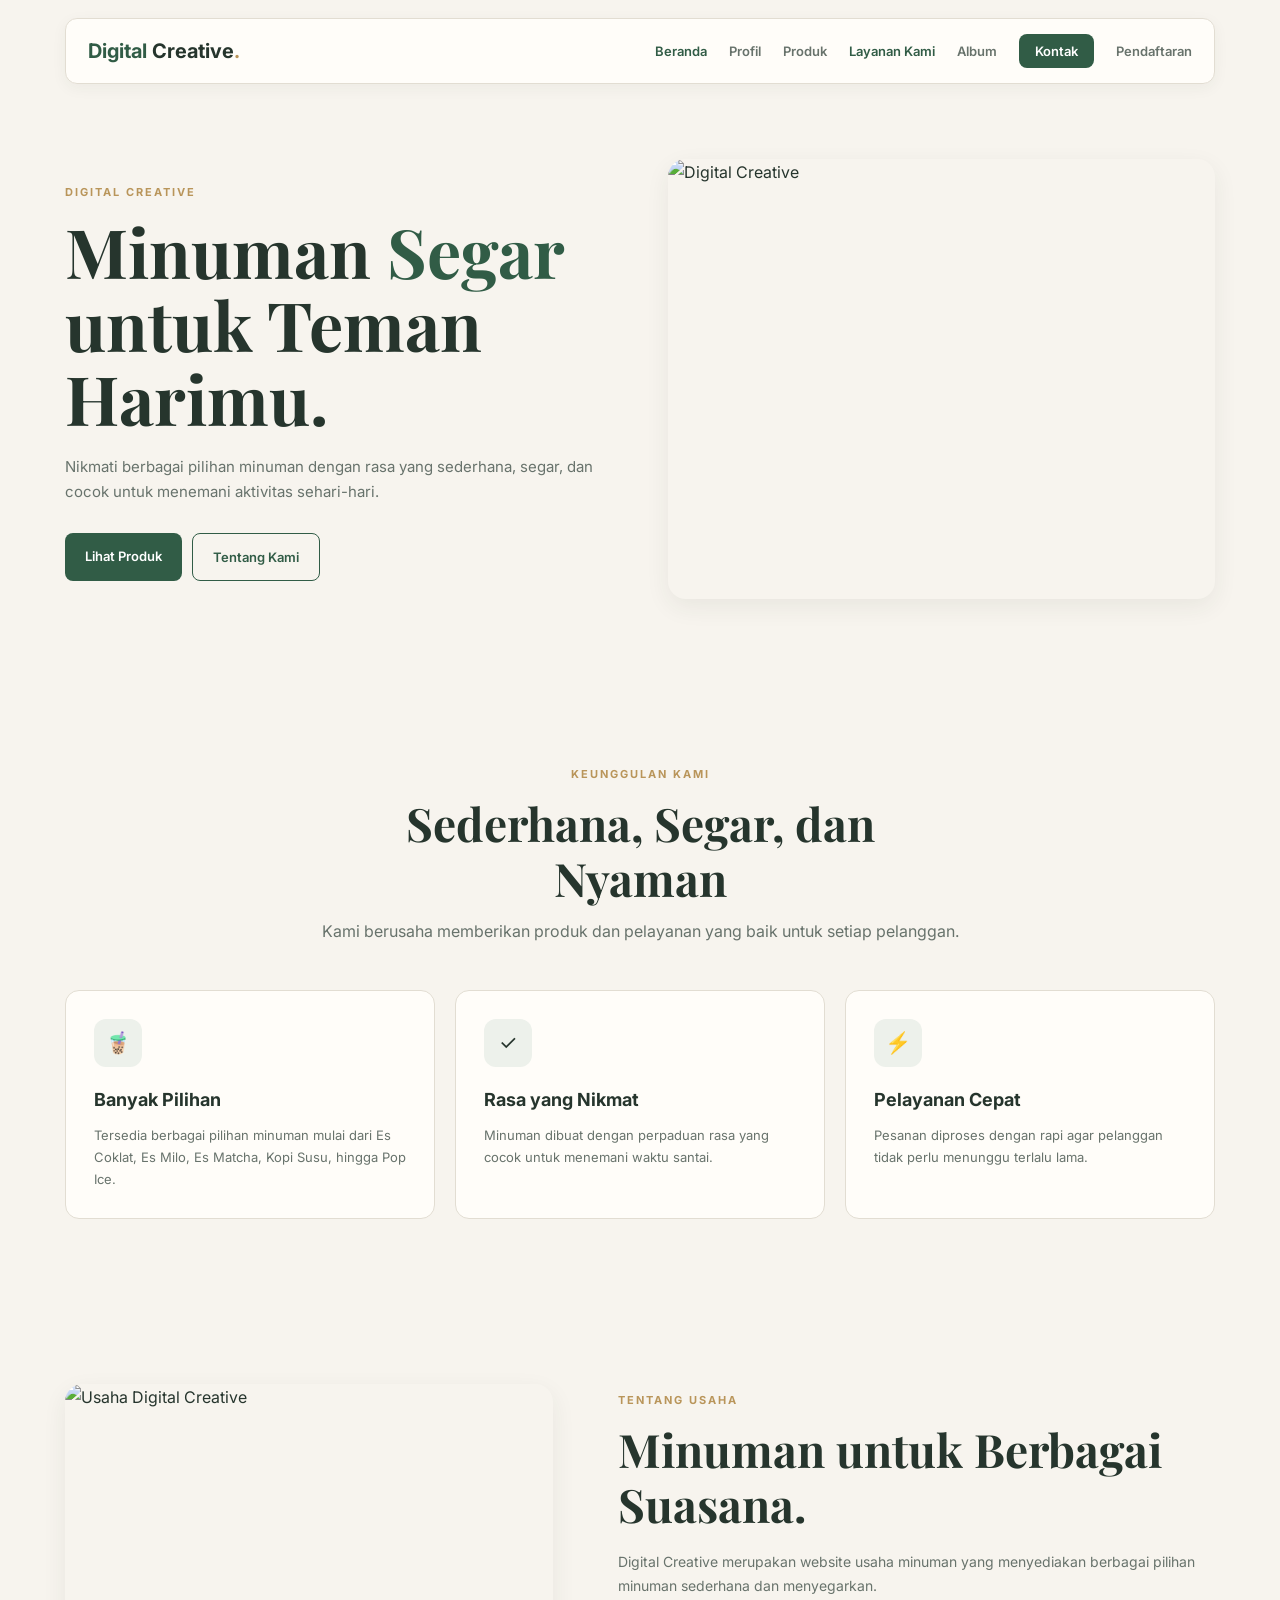
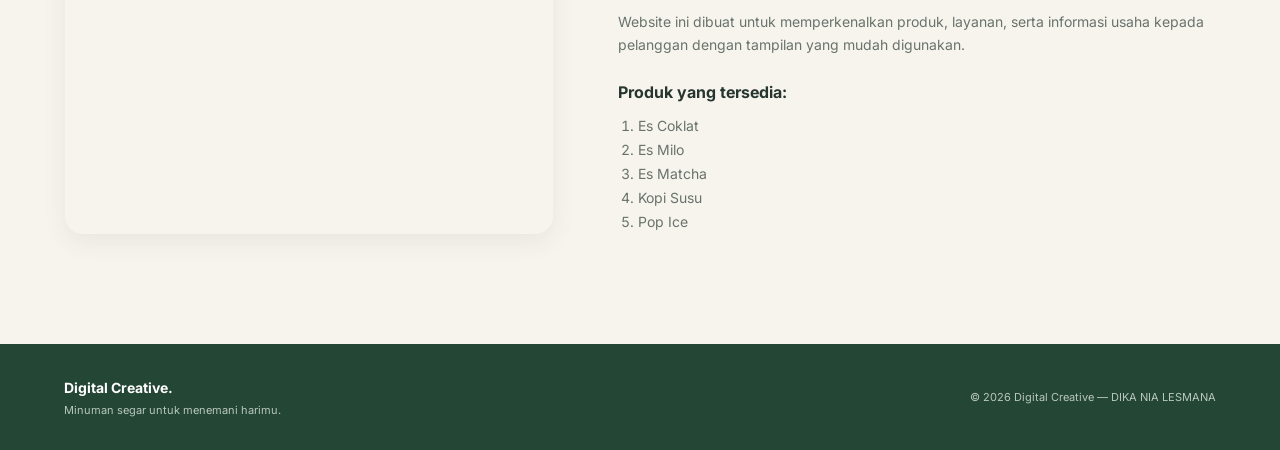
==== index.html @ 5ea25643 "Add files via upload" ====
<!DOCTYPE html>
<html lang="id">

<head>
    <meta charset="UTF-8">
    <meta name="viewport" content="width=device-width, initial-scale=1.0">

    <title>Digital Creative | Beranda</title>

    <link rel="stylesheet" href="style.css">
</head>

<body>

    <!-- NAVBAR -->
    <header class="navbar">

        <div class="logo">
            <span>Digital</span> Creative<b>.</b>
        </div>

        <nav>
            <ul class="menu">

                <li>
                    <a href="index.html" class="active">Beranda</a>
                </li>

                <li>
                    <a href="profil.html">Profil</a>
                </li>

                <li>
                    <a href="produk.html">Produk</a>
                </li>

                <li>
                    <a href="file:///C:/Tabelweb%202%20DIKA_XI_RPL2/layanan.html" class="active"> Layanan Kami</a>
                </li>

                <li>
                    <a href="album.html">Album</a>
                </li>

                <li>
                    <a href="kontak.html" class="contact">Kontak</a>
                </li>

                <li>
                    <a href="pendaftaran.html">Pendaftaran</a>
                </li>

            </ul>
        </nav>

    </header>


    <!-- HERO -->
    <section class="hero">

        <div>

            <span class="eyebrow">
                DIGITAL CREATIVE
            </span>

            <h1>
                Minuman
                <span>Segar</span>
                untuk Teman Harimu.
            </h1>

            <p>
                Nikmati berbagai pilihan minuman dengan rasa
                yang sederhana, segar, dan cocok untuk menemani
                aktivitas sehari-hari.
            </p>

            <div class="buttons">

                <a href="produk.html" class="btn">
                    Lihat Produk
                </a>

                <a href="profil.html" class="btn btn-outline">
                    Tentang Kami
                </a>

            </div>

        </div>


        <div class="hero-image">

            <img
                src="profil.jpeg"
                alt="Digital Creative"
            >

        </div>

    </section>


    <!-- LAYANAN -->
    <section class="section">

        <div class="section-header">

            <span class="eyebrow">
                KEUNGGULAN KAMI
            </span>

            <h2>
                Sederhana, Segar, dan Nyaman
            </h2>

            <p>
                Kami berusaha memberikan produk dan pelayanan
                yang baik untuk setiap pelanggan.
            </p>

        </div>


        <div class="cards">

            <div class="card">

                <div class="icon">
                    🧋
                </div>

                <h3>
                    Banyak Pilihan
                </h3>

                <p>
                    Tersedia berbagai pilihan minuman mulai dari
                    Es Coklat, Es Milo, Es Matcha, Kopi Susu,
                    hingga Pop Ice.
                </p>

            </div>


            <div class="card">

                <div class="icon">
                    ✓
                </div>

                <h3>
                    Rasa yang Nikmat
                </h3>

                <p>
                    Minuman dibuat dengan perpaduan rasa yang
                    cocok untuk menemani waktu santai.
                </p>

            </div>


            <div class="card">

                <div class="icon">
                    ⚡
                </div>

                <h3>
                    Pelayanan Cepat
                </h3>

                <p>
                    Pesanan diproses dengan rapi agar pelanggan
                    tidak perlu menunggu terlalu lama.
                </p>

            </div>

        </div>

    </section>


    <!-- ABOUT -->
    <section class="about">

        <div class="about-image">

            <img
                src="digital1.jpg"
                alt="Usaha Digital Creative"
            >

        </div>


        <div class="about-text">

            <span class="eyebrow">
                TENTANG USAHA
            </span>

            <h2>
                Minuman untuk
                Berbagai Suasana.
            </h2>

            <p>
                Digital Creative merupakan website usaha minuman
                yang menyediakan berbagai pilihan minuman sederhana
                dan menyegarkan.
            </p>

            <p>
                Website ini dibuat untuk memperkenalkan produk,
                layanan, serta informasi usaha kepada pelanggan
                dengan tampilan yang mudah digunakan.
            </p>

            <strong>
                Produk yang tersedia:
            </strong>

            <ol>
                <li>Es Coklat</li>
                <li>Es Milo</li>
                <li>Es Matcha</li>
                <li>Kopi Susu</li>
                <li>Pop Ice</li>
            </ol>

        </div>

    </section>


    <!-- FOOTER -->
    <footer>

        <div>
            <strong>Digital Creative.</strong>

            <p>
                Minuman segar untuk menemani harimu.
            </p>
        </div>

        <p>
            © 2026 Digital Creative — DIKA NIA LESMANA
        </p>

    </footer>

</body>
</html>
---- style.css ----
@import url('https://fonts.googleapis.com/css2?family=Inter:wght@400;500;600;700&family=Playfair+Display:wght@600;700&display=swap');

/* =========================
   DASAR
========================= */

* {
    margin: 0;
    padding: 0;
    box-sizing: border-box;
}

html {
    scroll-behavior: smooth;
}

body {
    font-family: 'Inter', sans-serif;
    background: #f7f4ee;
    color: #26352d;
    line-height: 1.7;
}

a {
    text-decoration: none;
    color: inherit;
}

img {
    max-width: 100%;
    display: block;
}


/* =========================
   WARNA
========================= */

:root {
    --cream: #f7f4ee;
    --white: #fffdf9;
    --green: #315c46;
    --green-dark: #244635;
    --gold: #b9955a;
    --text: #26352d;
    --muted: #68736c;
    --border: #e2ddd2;
    --shadow: 0 8px 25px rgba(40, 55, 45, 0.07);
}


/* =========================
   NAVBAR
========================= */

.navbar {
    width: 92%;
    max-width: 1150px;
    margin: 18px auto 0;

    padding: 15px 22px;

    display: flex;
    justify-content: space-between;
    align-items: center;

    background: var(--white);

    border: 1px solid var(--border);
    border-radius: 12px;

    position: sticky;
    top: 12px;

    z-index: 100;

    box-shadow: 0 4px 15px rgba(40, 55, 45, 0.05);
}

.logo {
    font-size: 20px;
    font-weight: 700;
    white-space: nowrap;
}

.logo span {
    color: var(--green);
}

.logo b {
    color: var(--gold);
}

.menu {
    display: flex;
    align-items: center;
    gap: 22px;
    list-style: none;
}

.menu a {
    color: var(--muted);
    font-size: 13px;
    font-weight: 600;
    transition: 0.2s;
}

.menu a:hover,
.menu a.active {
    color: var(--green);
}

.menu .contact {
    background: var(--green);
    color: white;

    padding: 9px 16px;
    border-radius: 8px;
}

.menu .contact:hover {
    background: var(--green-dark);
    color: white;
}


/* =========================
   HERO
========================= */

.hero {
    width: 92%;
    max-width: 1150px;
    min-height: 590px;

    margin: auto;

    display: grid;
    grid-template-columns: 1fr 1fr;

    align-items: center;

    gap: 55px;
}

.eyebrow {
    display: inline-block;

    color: var(--gold);

    font-size: 11px;
    font-weight: 700;

    letter-spacing: 2px;

    margin-bottom: 12px;
}

.hero h1 {
    font-family: 'Playfair Display', serif;

    font-size: clamp(42px, 6vw, 68px);

    line-height: 1.08;

    margin-bottom: 20px;

    color: var(--text);
}

.hero h1 span {
    color: var(--green);
}

.hero p {
    max-width: 570px;

    color: var(--muted);

    font-size: 15px;

    margin-bottom: 28px;
}

.buttons {
    display: flex;
    gap: 10px;
    flex-wrap: wrap;
}

.btn {
    display: inline-block;

    padding: 12px 20px;

    border-radius: 8px;

    background: var(--green);

    color: white;

    font-size: 13px;
    font-weight: 600;

    transition: 0.2s;
}

.btn:hover {
    background: var(--green-dark);
    transform: translateY(-2px);
}

.btn-outline {
    background: transparent;

    color: var(--green);

    border: 1px solid var(--green);
}

.btn-outline:hover {
    background: var(--green);
    color: white;
}


/* =========================
   HERO IMAGE
========================= */

.hero-image img {
    width: 100%;
    height: 440px;

    object-fit: cover;

    border-radius: 18px;

    box-shadow: var(--shadow);
}


/* =========================
   SECTION
========================= */

.section {
    width: 92%;
    max-width: 1150px;

    margin: auto;

    padding: 85px 0;
}

.section-header {
    max-width: 650px;

    text-align: center;

    margin: 0 auto 45px;
}

.section h2 {
    font-family: 'Playfair Display', serif;

    font-size: clamp(32px, 4vw, 46px);

    line-height: 1.2;

    margin-bottom: 12px;
}

.section-header p {
    color: var(--muted);
}


/* =========================
   CARDS
========================= */

.cards {
    display: grid;

    grid-template-columns: repeat(3, 1fr);

    gap: 20px;
}

.card {
    background: var(--white);

    border: 1px solid var(--border);

    border-radius: 14px;

    padding: 28px;

    transition: 0.25s;
}

.card:hover {
    transform: translateY(-5px);
    box-shadow: var(--shadow);
}

.icon {
    width: 48px;
    height: 48px;

    display: grid;
    place-items: center;

    background: #edf1eb;

    border-radius: 12px;

    margin-bottom: 18px;

    font-size: 21px;
}

.card h3 {
    margin-bottom: 8px;

    font-size: 18px;
}

.card p {
    color: var(--muted);

    font-size: 13px;
}


/* =========================
   ABOUT
========================= */

.about {
    width: 92%;
    max-width: 1150px;

    margin: auto;

    padding: 80px 0 110px;

    display: grid;

    grid-template-columns: .9fr 1.1fr;

    gap: 65px;

    align-items: center;
}

.about-image img {
    width: 100%;
    height: 450px;

    object-fit: cover;

    border-radius: 18px;

    box-shadow: var(--shadow);
}

.about-text h2 {
    font-family: 'Playfair Display', serif;

    font-size: clamp(32px, 4vw, 46px);

    line-height: 1.2;

    margin-bottom: 18px;
}

.about-text p {
    color: var(--muted);

    margin-bottom: 12px;

    font-size: 14px;
}

.about-text strong {
    display: block;

    margin: 22px 0 8px;
}

.about-text ol {
    padding-left: 20px;

    color: var(--muted);

    font-size: 14px;
}


/* =========================
   PAGE HEADER
========================= */

.page-header {
    width: 92%;
    max-width: 1150px;

    min-height: 300px;

    margin: 30px auto 0;

    display: flex;

    justify-content: center;
    align-items: center;

    text-align: center;

    padding: 50px 20px;

    background: var(--green);

    border-radius: 18px;
}

.page-header h1 {
    color: white;

    font-family: 'Playfair Display', serif;

    font-size: clamp(38px, 5vw, 58px);

    margin-bottom: 10px;
}

.page-header p {
    color: #e8eee9;

    font-size: 14px;
}


/* =========================
   PROFILE
========================= */

.profile-content {
    width: 92%;
    max-width: 1150px;

    margin: auto;

    padding: 85px 0;

    display: grid;

    grid-template-columns: 1.1fr .9fr;

    gap: 65px;

    align-items: center;
}

.profile-content h2 {
    font-family: 'Playfair Display', serif;

    font-size: 44px;

    line-height: 1.2;

    margin-bottom: 15px;
}

.description {
    color: var(--muted);

    font-size: 14px;

    margin-bottom: 25px;
}

.biodata {
    display: grid;

    grid-template-columns: repeat(2, 1fr);

    gap: 12px;
}

.bio-card {
    background: var(--white);

    border: 1px solid var(--border);

    padding: 18px;

    border-radius: 12px;
}

.bio-label {
    display: block;

    color: #89918b;

    font-size: 9px;

    font-weight: 700;

    letter-spacing: 1.5px;

    margin-bottom: 5px;
}

.bio-value {
    font-size: 12px;

    font-weight: 700;
}

.profile-photo {
    display: flex;

    justify-content: center;
}

.profile-card {
    width: min(100%, 360px);

    padding: 10px;

    background: white;

    border: 1px solid var(--border);

    border-radius: 18px;

    box-shadow: var(--shadow);
}

.profile-card img {
    width: 100%;

    aspect-ratio: 4 / 5;

    object-fit: cover;

    border-radius: 12px;
}


/* =========================
   VALUES
========================= */

.values {
    width: 92%;
    max-width: 1150px;

    margin: auto;

    padding-bottom: 100px;
}

.values-header {
    text-align: center;

    max-width: 650px;

    margin: 0 auto 40px;
}

.values-header h2 {
    font-family: 'Playfair Display', serif;

    font-size: 42px;

    margin-bottom: 10px;
}

.values-header p {
    color: var(--muted);

    font-size: 14px;
}

.value-grid {
    display: grid;

    grid-template-columns: repeat(3, 1fr);

    gap: 20px;
}

.value-card {
    background: var(--white);

    border: 1px solid var(--border);

    border-radius: 14px;

    padding: 28px;
}

.value-icon {
    width: 48px;
    height: 48px;

    display: grid;
    place-items: center;

    background: #edf1eb;

    color: var(--green);

    border-radius: 12px;

    margin-bottom: 17px;
}

.value-card h3 {
    font-size: 18px;

    margin-bottom: 8px;
}

.value-card p {
    color: var(--muted);

    font-size: 13px;
}


/* =========================
   PRODUK
========================= */

.product-hero {
    width: 92%;
    max-width: 1150px;

    min-height: 330px;

    margin: auto;

    display: flex;

    justify-content: center;
    align-items: center;

    text-align: center;

    padding: 70px 20px;
}

.hero-content {
    max-width: 700px;
}

.product-hero h1 {
    font-family: 'Playfair Display', serif;

    font-size: clamp(40px, 6vw, 60px);

    line-height: 1.1;

    margin-bottom: 15px;
}

.product-hero h1 span {
    color: var(--green);
}

.hero-description {
    color: var(--muted);

    font-size: 14px;
}

.products {
    width: 92%;
    max-width: 1150px;

    margin: auto;

    padding-bottom: 90px;
}

.product-grid {
    display: grid;

    grid-template-columns: repeat(3, 1fr);

    gap: 22px;
}

.product-card {
    background: var(--white);

    border: 1px solid var(--border);

    border-radius: 16px;

    overflow: hidden;

    transition: .25s;
}

.product-card:hover {
    transform: translateY(-5px);

    box-shadow: var(--shadow);
}

.product-image {
    height: 250px;

    overflow: hidden;

    background: #eee;
}

.product-image img {
    width: 100%;
    height: 100%;

    object-fit: cover;

    transition: .3s;
}

.product-card:hover .product-image img {
    transform: scale(1.03);
}

.product-label {
    position: absolute;

    margin-top: -235px;
    margin-left: 15px;

    background: white;

    color: var(--green);

    padding: 6px 10px;

    border-radius: 20px;

    font-size: 9px;

    font-weight: 700;
}

.product-content {
    padding: 22px;
}

.product-content h3 {
    font-size: 19px;

    margin-bottom: 7px;
}

.product-content p {
    color: var(--muted);

    font-size: 13px;

    min-height: 65px;

    margin-bottom: 15px;
}

.product-bottom {
    display: flex;

    justify-content: space-between;

    align-items: center;
}

.price {
    color: var(--green);

    font-size: 17px;

    font-weight: 700;
}

.buy-btn {
    background: var(--green);

    color: white;

    padding: 8px 13px;

    border-radius: 7px;

    font-size: 11px;

    font-weight: 600;
}

.buy-btn:hover {
    background: var(--green-dark);
}

.product-info {
    width: 92%;
    max-width: 950px;

    margin: 0 auto 90px;

    padding: 40px;

    text-align: center;

    background: #e9eee8;

    border-radius: 16px;
}

.product-info h2 {
    font-family: 'Playfair Display', serif;

    font-size: 30px;

    color: var(--green);

    margin-bottom: 8px;
}

.product-info p {
    color: var(--muted);

    font-size: 14px;
}


/* =========================
   LAYANAN
========================= */

.service-section {
    width: 92%;
    max-width: 1150px;

    margin: auto;

    padding: 80px 0;
}

.section-title {
    text-align: center;

    margin-bottom: 45px;
}

.section-title h2 {
    font-family: 'Playfair Display', serif;

    color: var(--green);

    font-size: 40px;

    margin-bottom: 10px;
}

.section-title p {
    color: var(--muted);

    font-size: 14px;
}

.service-container {
    display: grid;

    grid-template-columns: repeat(3, 1fr);

    gap: 20px;
}

.service-card {
    background: var(--white);

    padding: 30px 25px;

    text-align: center;

    border-radius: 14px;

    border: 1px solid var(--border);

    transition: .25s;
}

.service-card:hover {
    transform: translateY(-5px);

    box-shadow: var(--shadow);
}

.service-icon {
    width: 65px;
    height: 65px;

    margin: 0 auto 18px;

    border-radius: 50%;

    background: #edf1eb;

    display: flex;

    justify-content: center;
    align-items: center;

    font-size: 28px;
}

.service-card h3 {
    color: var(--green);

    font-size: 18px;

    margin-bottom: 8px;
}

.service-card p {
    color: var(--muted);

    font-size: 13px;
}


/* =========================
   CTA
========================= */

.cta {
    background: var(--green);

    padding: 55px 8%;

    text-align: center;

    color: white;
}

.cta h2 {
    font-family: 'Playfair Display', serif;

    font-size: 32px;

    margin-bottom: 10px;
}

.cta p {
    color: #e2e9e4;

    font-size: 14px;

    margin-bottom: 22px;
}

.cta a {
    display: inline-block;

    background: white;

    color: var(--green);

    padding: 10px 22px;

    border-radius: 7px;

    font-size: 13px;

    font-weight: 700;
}

.cta a:hover {
    background: #f1eee6;
}


/* =========================
   ALBUM
========================= */

.album-section {
    width: 92%;
    max-width: 1150px;

    margin: auto;

    padding: 70px 0 100px;
}

.album-intro {
    text-align: center;

    max-width: 650px;

    margin: 0 auto 40px;
}

.album-intro h2 {
    font-family: 'Playfair Display', serif;

    font-size: 42px;

    margin-bottom: 10px;
}

.album-intro p {
    color: var(--muted);

    font-size: 14px;
}

.album-grid {
    display: grid;

    grid-template-columns: repeat(3, 1fr);

    gap: 18px;
}

.album-item {
    background: var(--white);

    border: 1px solid var(--border);

    border-radius: 14px;

    overflow: hidden;

    box-shadow: 0 4px 15px rgba(40, 55, 45, .04);
}

.album-item img {
    width: 100%;
    height: 260px;

    object-fit: cover;

    transition: .3s;
}

.album-item:hover img {
    transform: scale(1.03);
}

.album-caption {
    padding: 16px;
}

.album-caption h3 {
    color: var(--green);

    font-size: 16px;

    margin-bottom: 4px;
}

.album-caption p {
    color: var(--muted);

    font-size: 12px;
}


/* =========================
   KONTAK
========================= */

.contact-section {
    width: 92%;
    max-width: 1000px;

    margin: auto;

    padding: 70px 0 100px;
}

.contact-grid {
    display: grid;

    grid-template-columns: .8fr 1.2fr;

    gap: 25px;
}

.contact-info,
.contact-form {
    background: var(--white);

    border: 1px solid var(--border);

    border-radius: 15px;

    padding: 30px;

    box-shadow: 0 5px 20px rgba(40, 55, 45, .04);
}

.contact-info h2,
.contact-form h2 {
    font-family: 'Playfair Display', serif;

    color: var(--green);

    font-size: 28px;

    margin-bottom: 15px;
}

.contact-info > p {
    color: var(--muted);

    font-size: 13px;

    margin-bottom: 25px;
}

.contact-item {
    padding: 14px 0;

    border-bottom: 1px solid var(--border);
}

.contact-item:last-child {
    border-bottom: none;
}

.contact-item strong {
    display: block;

    color: var(--green);

    font-size: 12px;

    margin-bottom: 3px;
}

.contact-item span {
    color: var(--muted);

    font-size: 13px;
}

.form-group {
    margin-bottom: 17px;
}

.form-group label {
    display: block;

    font-size: 12px;

    font-weight: 600;

    margin-bottom: 6px;
}

.form-group input,
.form-group textarea,
.form-group select {
    width: 100%;

    padding: 11px 12px;

    border: 1px solid var(--border);

    border-radius: 8px;

    background: #fff;

    font-family: inherit;

    font-size: 13px;

    outline: none;
}

.form-group textarea {
    min-height: 120px;

    resize: vertical;
}

.form-group input:focus,
.form-group textarea:focus,
.form-group select:focus {
    border-color: var(--green);
}

.submit-btn {
    border: none;

    background: var(--green);

    color: white;

    padding: 11px 20px;

    border-radius: 8px;

    font-family: inherit;

    font-size: 13px;

    font-weight: 600;

    cursor: pointer;
}

.submit-btn:hover {
    background: var(--green-dark);
}


/* =========================
   FOOTER
========================= */

footer {
    background: var(--green-dark);

    color: #dfe7e1;

    padding: 30px 5%;

    display: flex;

    justify-content: space-between;

    align-items: center;

    gap: 20px;
}

footer strong {
    color: white;

    font-size: 14px;
}

footer p {
    font-size: 11px;

    opacity: .8;
}


/* =========================
   RESPONSIVE
========================= */

@media (max-width: 850px) {

    .menu {
        display: none;
    }

    .hero {
        grid-template-columns: 1fr;

        padding: 70px 0;

        min-height: auto;
    }

    .hero-image img {
        height: 380px;
    }

    .cards,
    .value-grid,
    .service-container,
    .product-grid {
        grid-template-columns: repeat(2, 1fr);
    }

    .about,
    .profile-content,
    .contact-grid {
        grid-template-columns: 1fr;

        gap: 40px;
    }

    .profile-photo {
        order: -1;
    }

    .album-grid {
        grid-template-columns: repeat(2, 1fr);
    }

    footer {
        flex-direction: column;

        align-items: flex-start;
    }
}


@media (max-width: 550px) {

    .navbar {
        width: 94%;

        padding: 14px 16px;
    }

    .logo {
        font-size: 18px;
    }

    .hero {
        width: 92%;

        padding: 55px 0;
    }

    .hero h1 {
        font-size: 42px;
    }

    .hero-image img {
        height: 300px;
    }

    .buttons {
        flex-direction: column;
    }

    .btn {
        text-align: center;
    }

    .section {
        padding: 65px 0;
    }

    .cards,
    .value-grid,
    .service-container,
    .product-grid,
    .album-grid {
        grid-template-columns: 1fr;
    }

    .about {
        padding: 60px 0 80px;
    }

    .about-image img {
        height: 330px;
    }

    .biodata {
        grid-template-columns: 1fr;
    }

    .profile-content h2 {
        font-size: 35px;
    }

    .profile-card {
        width: 90%;
    }

    .page-header {
        width: 94%;

        min-height: 250px;

        margin-top: 22px;
    }

    .page-header h1 {
        font-size: 38px;
    }

    .product-hero {
        min-height: 280px;
    }

    .product-hero h1 {
        font-size: 40px;
    }

    .product-image {
        height: 280px;
    }

    .product-info {
        padding: 30px 20px;
    }

    .album-item img {
        height: 280px;
    }

    .contact-section {
        padding: 55px 0 75px;
    }

    footer {
        padding: 28px 20px;
    }
}
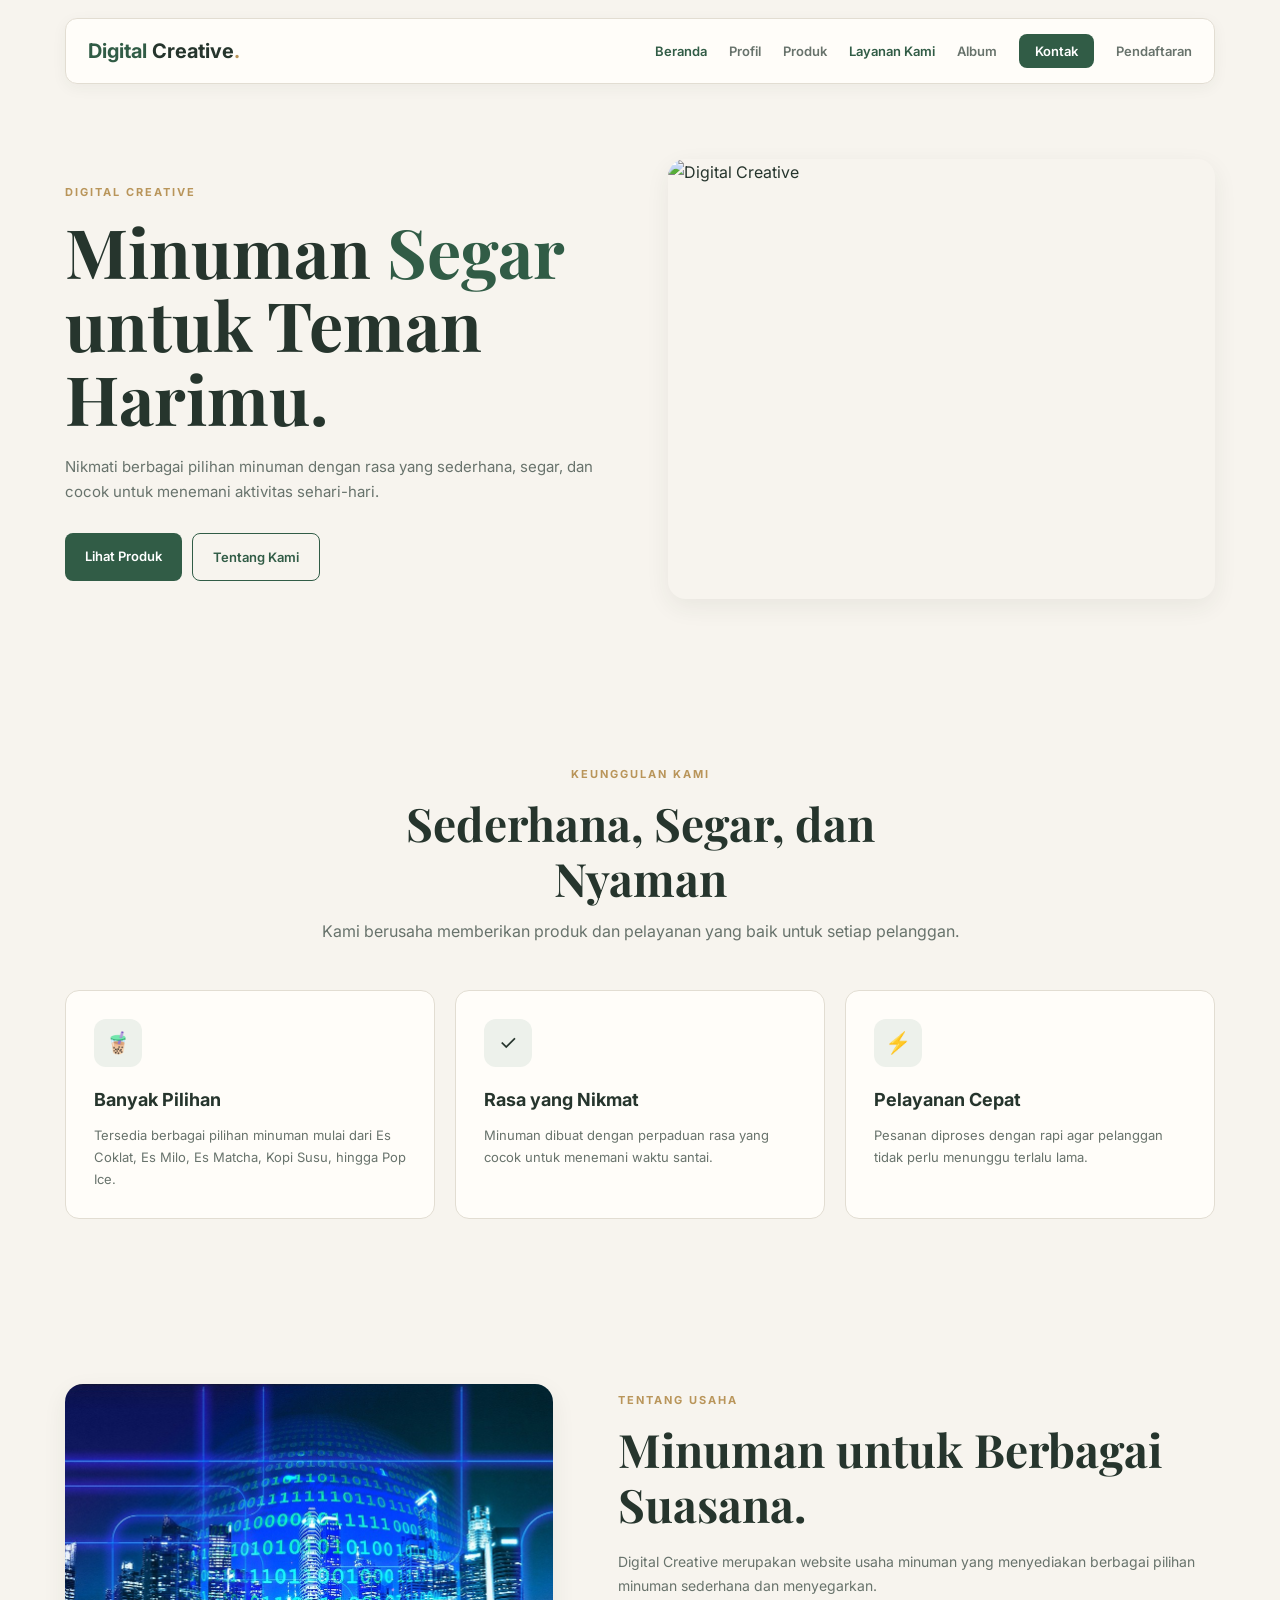
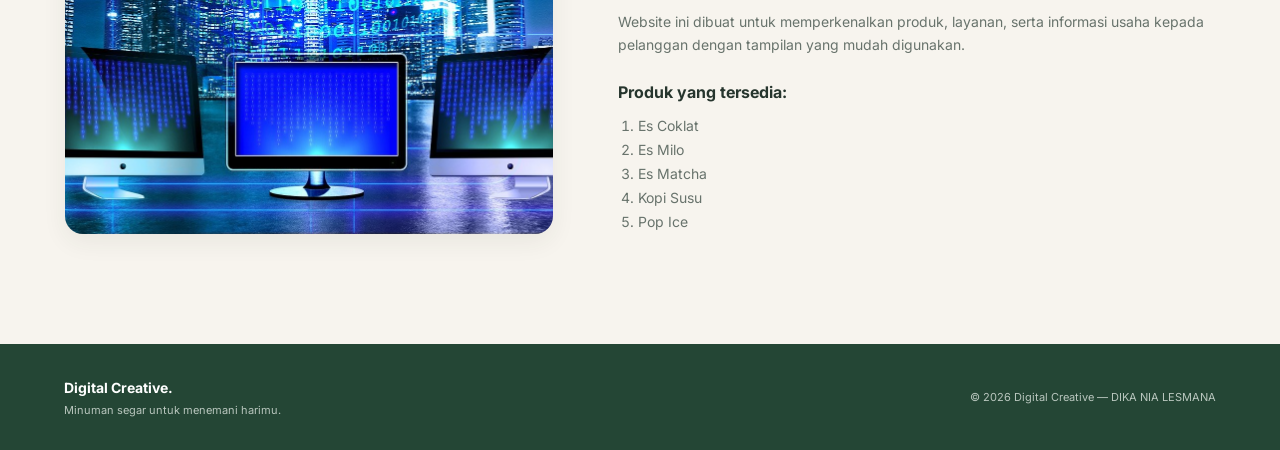
==== commit 02a261cb: "index.html" ====
--- a/index.html
+++ b/index.html
@@ -95,7 +95,7 @@
         <div class="hero-image">
 
             <img
-                src="profil.jpeg"
+                src="tampilan1.png"
                 alt="Digital Creative"
             >
 
@@ -257,4 +257,4 @@
     </footer>
 
 </body>
-</html>+</html>
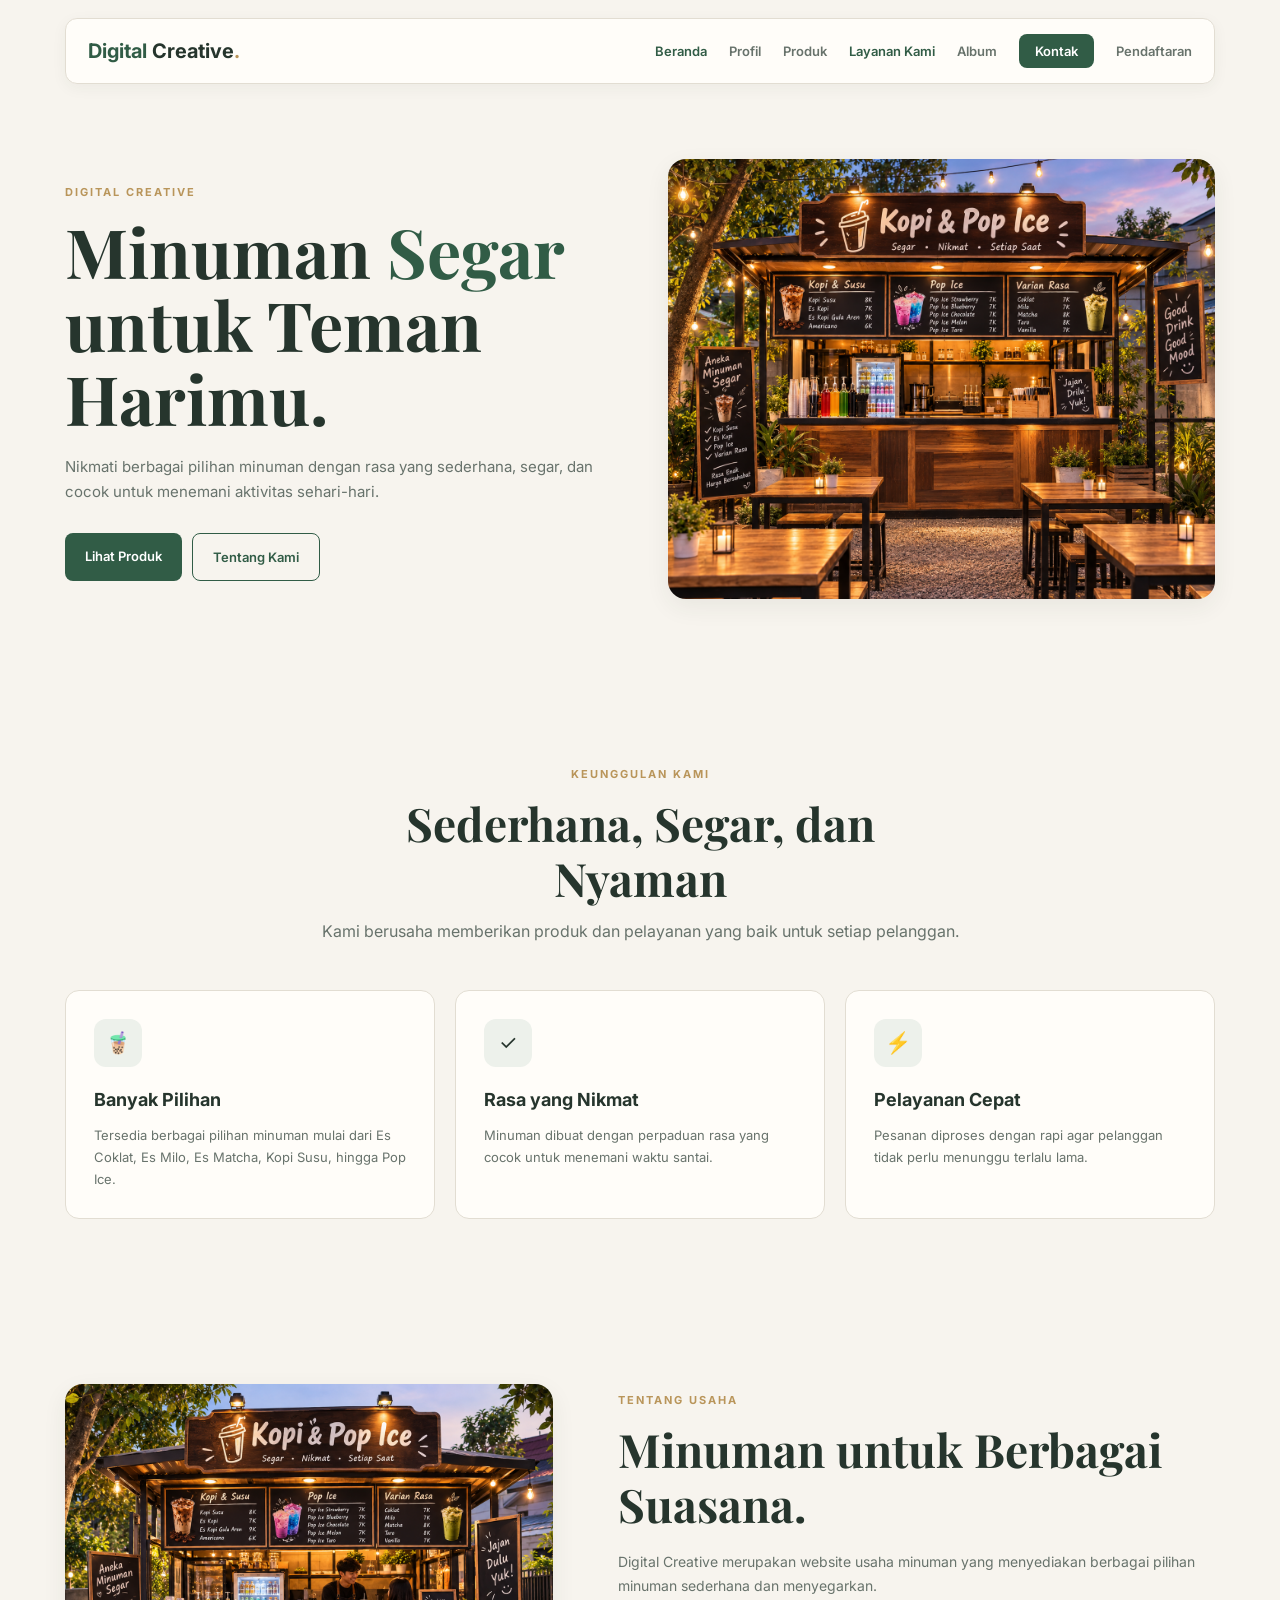
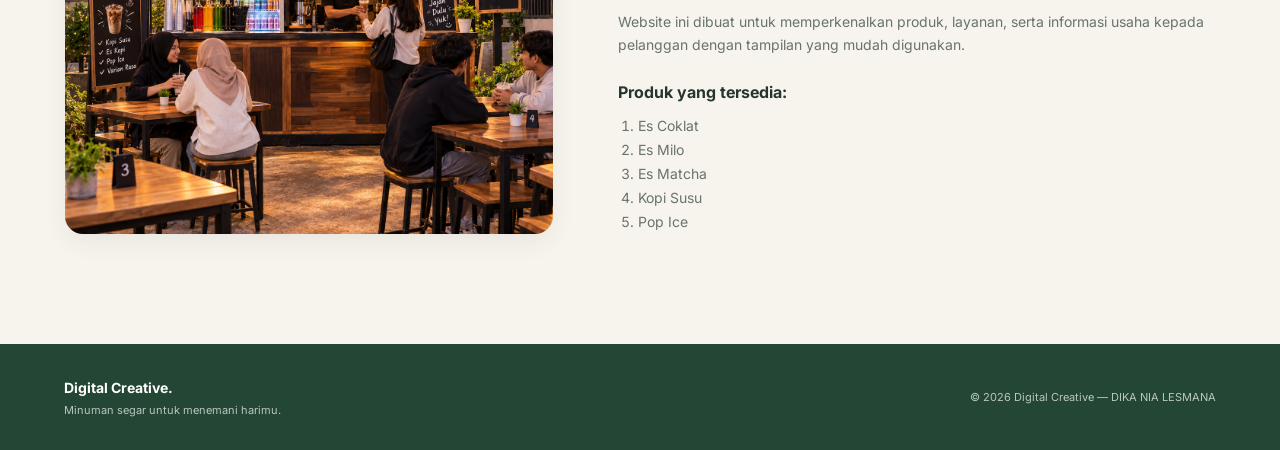
==== commit 5e3bedd0: "index.html" ====
--- a/index.html
+++ b/index.html
@@ -192,7 +192,7 @@
         <div class="about-image">
 
             <img
-                src="digital1.jpg"
+                src="tampilan2.png"
                 alt="Usaha Digital Creative"
             >
 
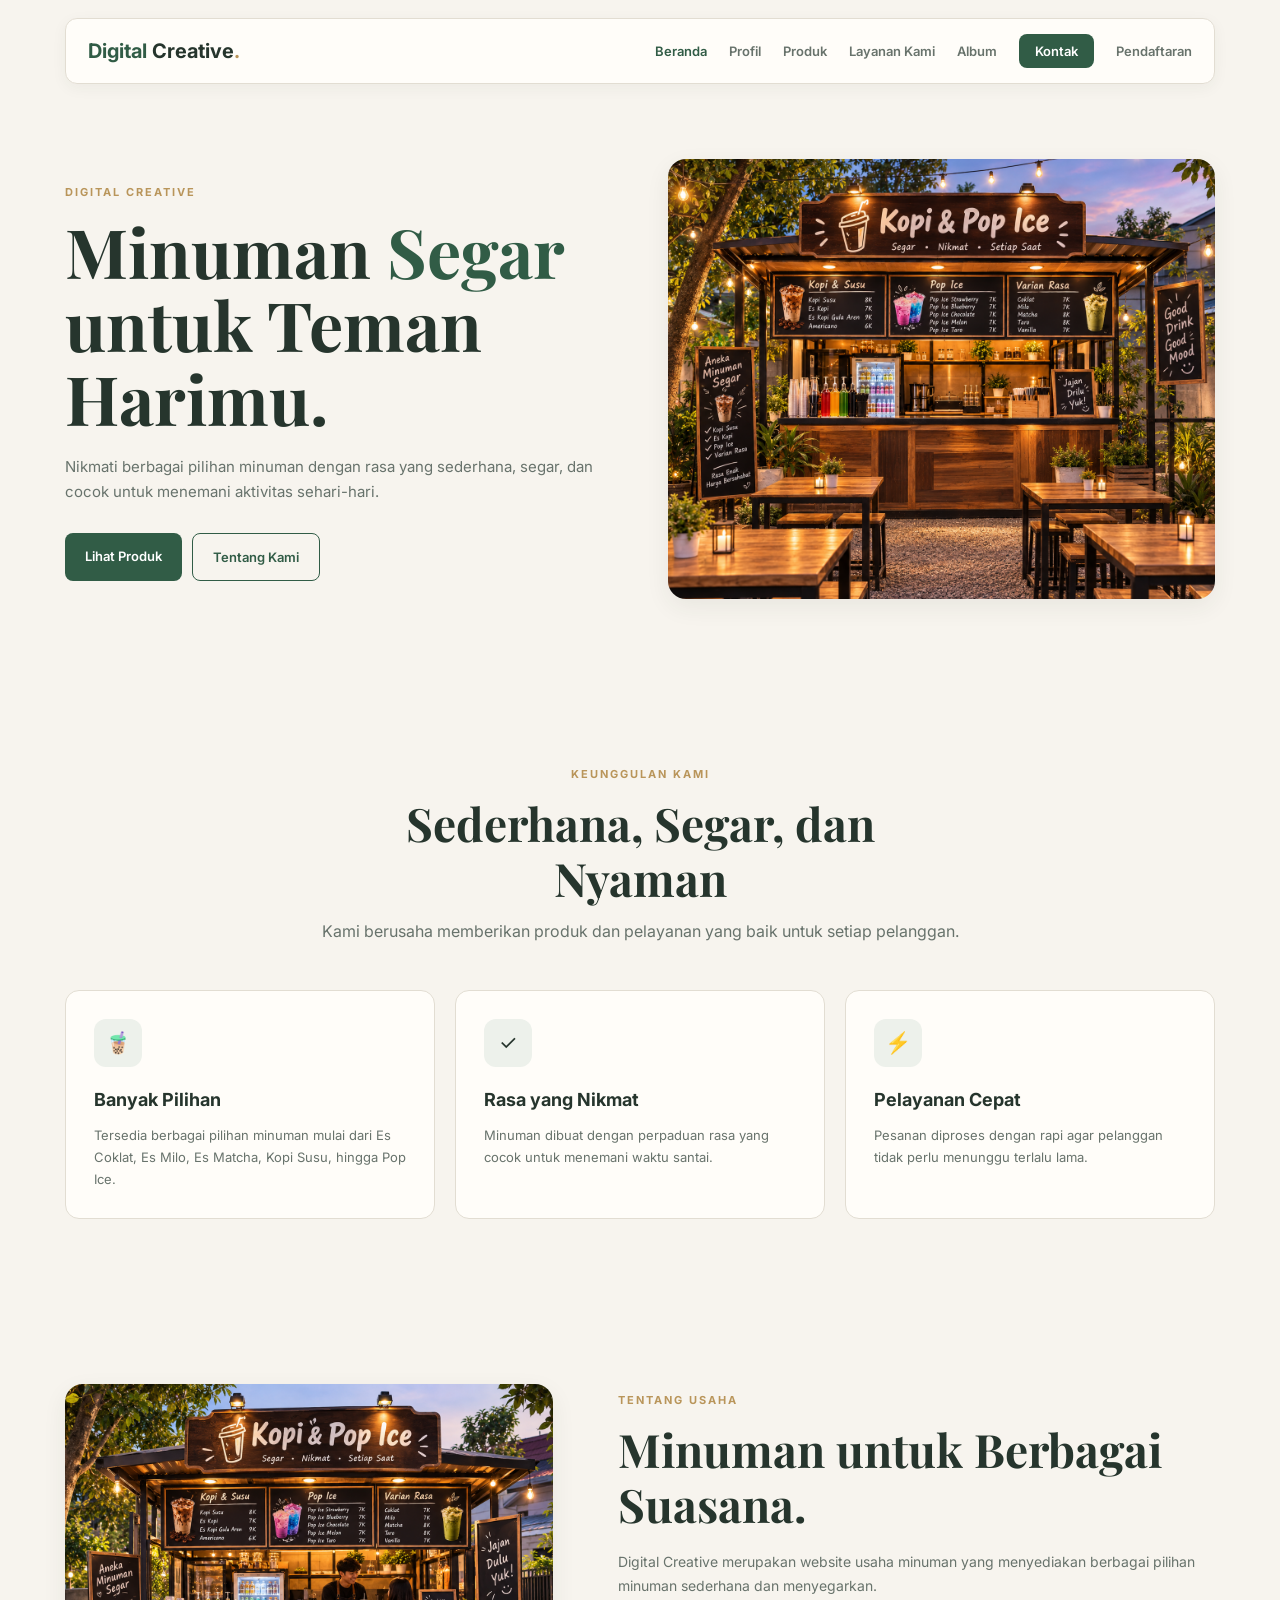
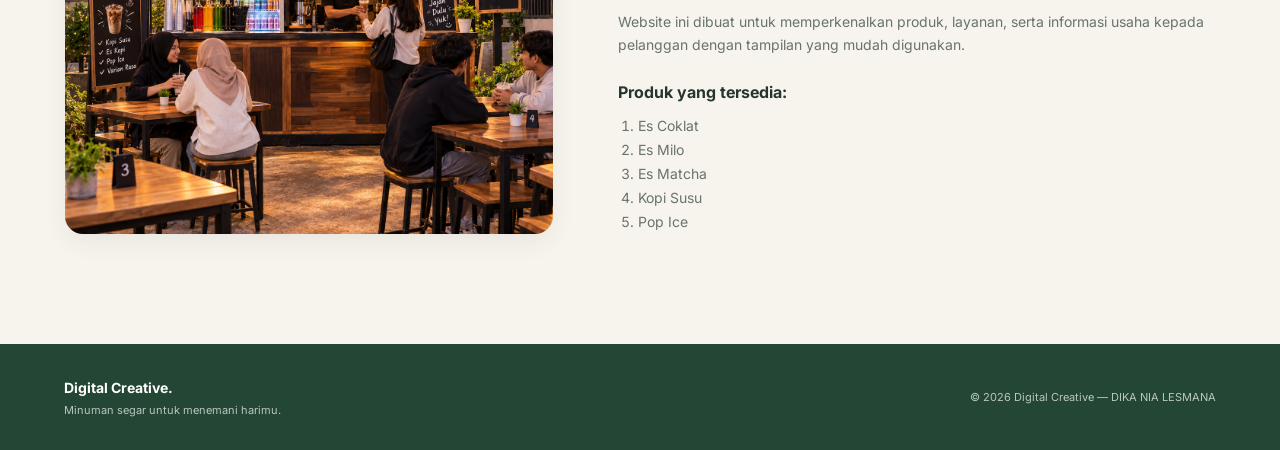
==== commit 097b7f88: "index.html" ====
--- a/index.html
+++ b/index.html
@@ -35,7 +35,7 @@
                 </li>
 
                 <li>
-                    <a href="file:///C:/Tabelweb%202%20DIKA_XI_RPL2/layanan.html" class="active"> Layanan Kami</a>
+                    <a href="layanankami.html" class="layanankami">Layanan Kami</a>
                 </li>
 
                 <li>
